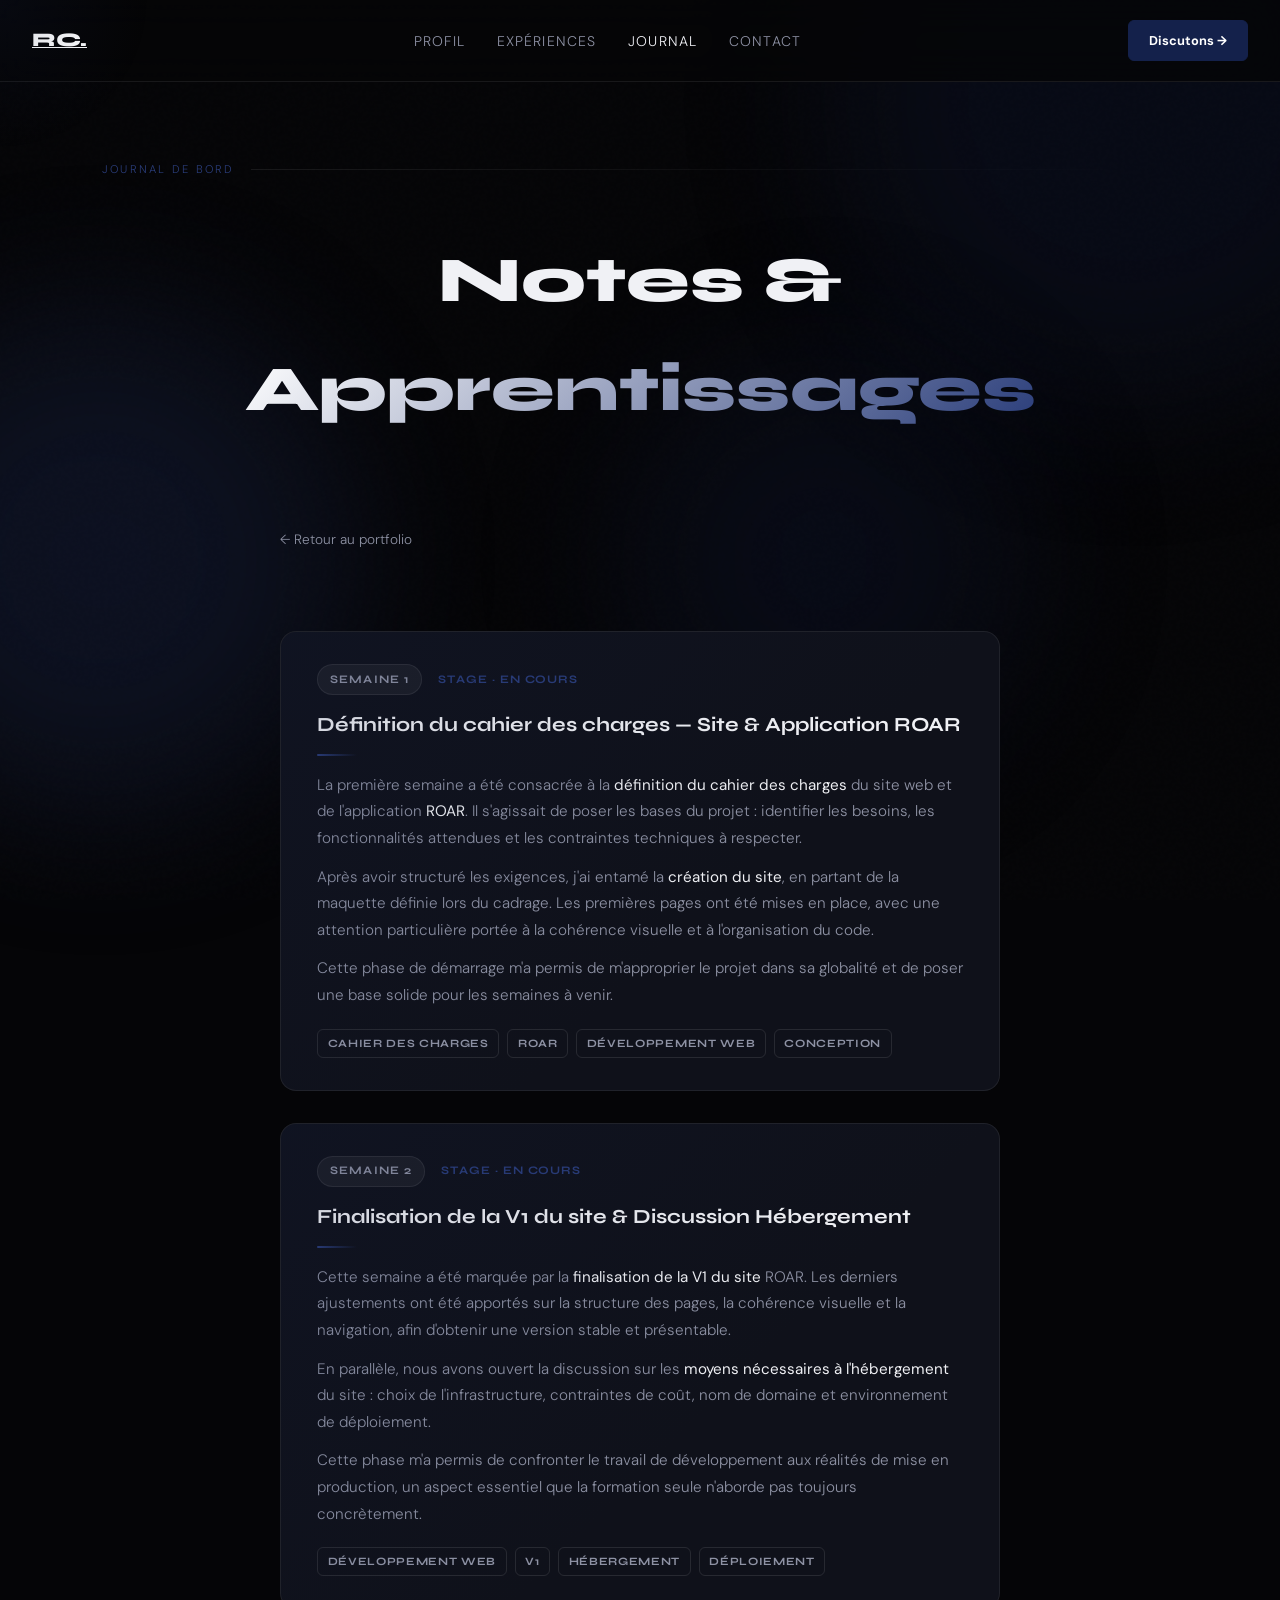
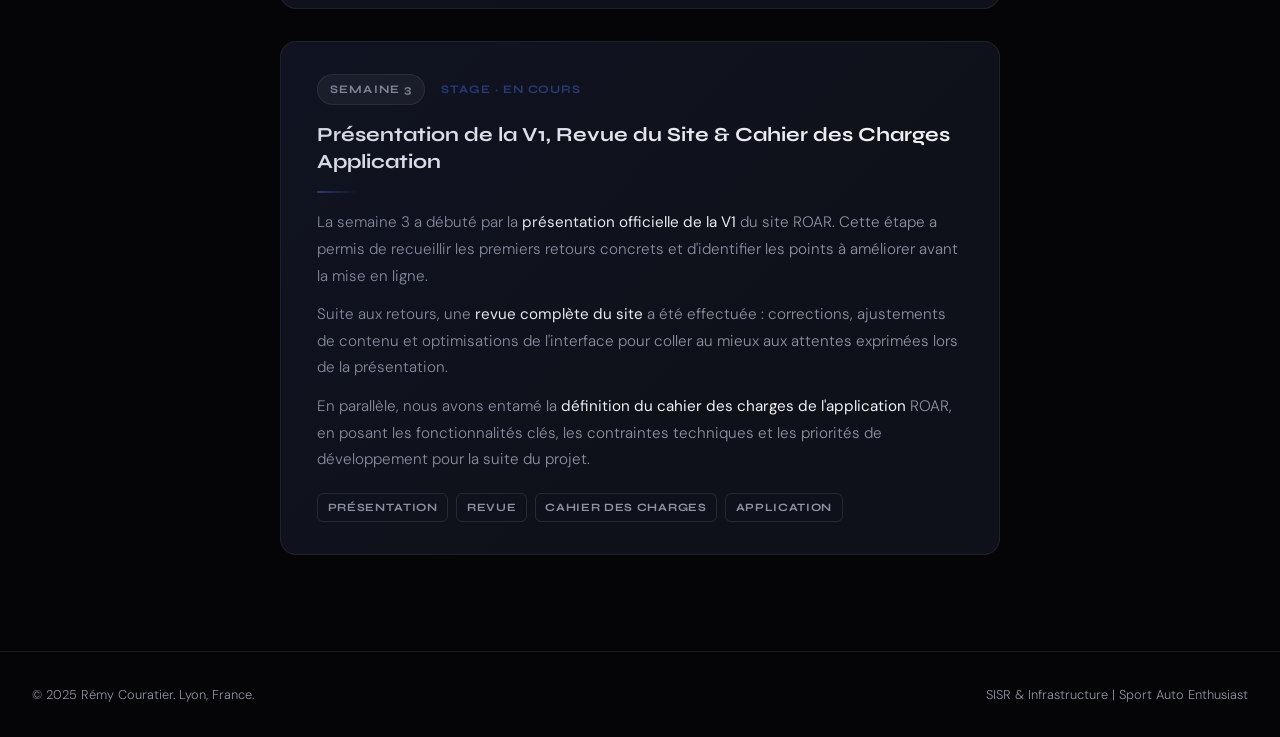
==== journal.html @ 4ffa8c3c "Add initial journal.html for project documentation" ====
<!DOCTYPE html>
<html lang="fr">
<head>
    <meta charset="UTF-8">
    <meta name="viewport" content="width=device-width, initial-scale=1.0">
    <title>Journal de Bord — Rémy Couratier</title>
    <link href="https://fonts.googleapis.com/css2?family=Syne:wght@400;700;800&family=DM+Sans:ital,wght@0,300;0,400;1,300&display=swap" rel="stylesheet">
    <link rel="stylesheet" href="style.css">
    <style>
        .journal-hero {
            padding: 10rem 0 4rem;
            text-align: center;
        }

        .journal-hero h1 {
            font-size: clamp(2.5rem, 5vw, 4.5rem);
            font-family: 'Syne', sans-serif;
            font-weight: 800;
            margin-bottom: 1rem;
        }

        .journal-hero p {
            color: var(--muted);
            max-width: 520px;
            margin: 0 auto;
            font-size: 1rem;
            line-height: 1.7;
        }

        .journal-feed {
            max-width: 720px;
            margin: 0 auto;
            padding: 3rem 0 6rem;
            display: flex;
            flex-direction: column;
            gap: 2rem;
        }

        .entry-card {
            background: var(--card);
            border: 1px solid rgba(255,255,255,0.07);
            border-radius: 16px;
            padding: 2rem 2.25rem;
            position: relative;
            transition: border-color 0.3s, transform 0.3s;
            overflow: hidden;
        }

        .entry-card::before {
            content: '';
            position: absolute;
            inset: 0;
            background: linear-gradient(135deg, rgba(20,33,75,0.15), transparent 60%);
            pointer-events: none;
        }

        .entry-card:hover {
            border-color: var(--accent-light);
            transform: translateY(-4px);
        }

        .entry-meta {
            display: flex;
            align-items: center;
            gap: 1rem;
            margin-bottom: 1rem;
        }

        .entry-date {
            font-size: 0.72rem;
            font-family: 'Syne', sans-serif;
            font-weight: 700;
            letter-spacing: 0.1em;
            text-transform: uppercase;
            color: var(--muted);
            background: rgba(255,255,255,0.05);
            padding: 0.3rem 0.75rem;
            border-radius: 99px;
            border: 1px solid rgba(255,255,255,0.08);
        }

        .entry-category {
            font-size: 0.72rem;
            font-family: 'Syne', sans-serif;
            font-weight: 700;
            letter-spacing: 0.08em;
            text-transform: uppercase;
            color: var(--accent-light);
        }

        .entry-title {
            font-family: 'Syne', sans-serif;
            font-weight: 700;
            font-size: 1.25rem;
            color: var(--text);
            margin-bottom: 0.75rem;
            line-height: 1.35;
        }

        .entry-body {
            color: var(--muted);
            font-weight: 300;
            line-height: 1.75;
            font-size: 0.95rem;
        }

        .entry-body strong {
            color: var(--text);
            font-weight: 400;
        }

        .entry-tags {
            display: flex;
            flex-wrap: wrap;
            gap: 0.5rem;
            margin-top: 1.25rem;
        }

        .entry-tag {
            font-size: 0.7rem;
            font-family: 'Syne', sans-serif;
            font-weight: 700;
            letter-spacing: 0.06em;
            text-transform: uppercase;
            color: var(--muted);
            border: 1px solid rgba(255,255,255,0.1);
            border-radius: 6px;
            padding: 0.25rem 0.6rem;
        }

        .entry-divider {
            width: 40px;
            height: 2px;
            background: linear-gradient(90deg, var(--accent-light), transparent);
            border-radius: 2px;
            margin: 1rem 0;
        }

        .back-link {
            display: inline-flex;
            align-items: center;
            gap: 0.5rem;
            color: var(--muted);
            font-size: 0.85rem;
            text-decoration: none;
            margin-bottom: 2rem;
            transition: color 0.2s;
        }

        .back-link:hover {
            color: var(--text);
        }
    </style>
</head>
<body>

<div id="cursor-glow"></div>
<div class="orb orb-1"></div>
<div class="orb orb-2"></div>
<div class="orb orb-3"></div>

<nav>
    <a href="index.html" class="nav-logo">RC.</a>
    <ul class="nav-links">
        <li><a href="index.html#about">Profil</a></li>
        <li><a href="index.html#projects">Expériences</a></li>
        <li><a href="journal.html" style="color:var(--text);">Journal</a></li>
        <li><a href="index.html#contact">Contact</a></li>
    </ul>
    <a href="index.html#contact" class="btn btn-primary" style="padding:0.55rem 1.25rem;font-size:0.8rem;">Discutons →</a>
</nav>

<div class="container">

    <section class="journal-hero">
        <div class="section-label">Journal de Bord</div>
        <h1>
            Notes & <span class="highlight">Apprentissages</span>
        </h1>
    </section>

    <div style="max-width:720px;margin:0 auto;">
        <a href="index.html" class="back-link">← Retour au portfolio</a>
    </div>

    <div class="journal-feed">

        <div class="entry-card reveal">
            <div class="entry-meta">
                <span class="entry-date">Semaine 1</span>
                <span class="entry-category">Stage · En cours</span>
            </div>
            <div class="entry-title">Définition du cahier des charges — Site & Application ROAR</div>
            <div class="entry-divider"></div>
            <div class="entry-body">
                <p>La première semaine a été consacrée à la <strong>définition du cahier des charges</strong> du site web et de l'application <strong>ROAR</strong>. Il s'agissait de poser les bases du projet : identifier les besoins, les fonctionnalités attendues et les contraintes techniques à respecter.</p>
                <p style="margin-top:0.75rem;">Après avoir structuré les exigences, j'ai entamé la <strong>création du site</strong>, en partant de la maquette définie lors du cadrage. Les premières pages ont été mises en place, avec une attention particulière portée à la cohérence visuelle et à l'organisation du code.</p>
                <p style="margin-top:0.75rem;">Cette phase de démarrage m'a permis de m'approprier le projet dans sa globalité et de poser une base solide pour les semaines à venir.</p>
            </div>
            <div class="entry-tags">
                <span class="entry-tag">Cahier des charges</span>
                <span class="entry-tag">ROAR</span>
                <span class="entry-tag">Développement Web</span>
                <span class="entry-tag">Conception</span>
            </div>
        </div>

        <div class="entry-card reveal d1">
            <div class="entry-meta">
                <span class="entry-date">Semaine 2</span>
                <span class="entry-category">Stage · En cours</span>
            </div>
            <div class="entry-title">Finalisation de la V1 du site & Discussion Hébergement</div>
            <div class="entry-divider"></div>
            <div class="entry-body">
                <p>Cette semaine a été marquée par la <strong>finalisation de la V1 du site</strong> ROAR. Les derniers ajustements ont été apportés sur la structure des pages, la cohérence visuelle et la navigation, afin d'obtenir une version stable et présentable.</p>
                <p style="margin-top:0.75rem;">En parallèle, nous avons ouvert la discussion sur les <strong>moyens nécessaires à l'hébergement</strong> du site : choix de l'infrastructure, contraintes de coût, nom de domaine et environnement de déploiement.</p>
                <p style="margin-top:0.75rem;">Cette phase m'a permis de confronter le travail de développement aux réalités de mise en production, un aspect essentiel que la formation seule n'aborde pas toujours concrètement.</p>
            </div>
            <div class="entry-tags">
                <span class="entry-tag">Développement Web</span>
                <span class="entry-tag">V1</span>
                <span class="entry-tag">Hébergement</span>
                <span class="entry-tag">Déploiement</span>
            </div>
        </div>

        <div class="entry-card reveal d2">
            <div class="entry-meta">
                <span class="entry-date">Semaine 3</span>
                <span class="entry-category">Stage · En cours</span>
            </div>
            <div class="entry-title">Présentation de la V1, Revue du Site & Cahier des Charges Application</div>
            <div class="entry-divider"></div>
            <div class="entry-body">
                <p>La semaine 3 a débuté par la <strong>présentation officielle de la V1</strong> du site ROAR. Cette étape a permis de recueillir les premiers retours concrets et d'identifier les points à améliorer avant la mise en ligne.</p>
                <p style="margin-top:0.75rem;">Suite aux retours, une <strong>revue complète du site</strong> a été effectuée : corrections, ajustements de contenu et optimisations de l'interface pour coller au mieux aux attentes exprimées lors de la présentation.</p>
                <p style="margin-top:0.75rem;">En parallèle, nous avons entamé la <strong>définition du cahier des charges de l'application</strong> ROAR, en posant les fonctionnalités clés, les contraintes techniques et les priorités de développement pour la suite du projet.</p>
            </div>
            <div class="entry-tags">
                <span class="entry-tag">Présentation</span>
                <span class="entry-tag">Revue</span>
                <span class="entry-tag">Cahier des charges</span>
                <span class="entry-tag">Application</span>
            </div>
        </div>

    </div>

</div>

<footer>
    <span>© 2025 Rémy Couratier. Lyon, France.</span>
    <span>SISR & Infrastructure | Sport Auto Enthusiast</span>
</footer>

<script>
    const glow = document.getElementById('cursor-glow');
    document.addEventListener('mousemove', e => {
        glow.style.left = e.clientX + 'px';
        glow.style.top  = e.clientY + 'px';
    });

    const io = new IntersectionObserver((entries) => {
        entries.forEach(entry => {
            if (entry.isIntersecting) {
                entry.target.classList.add('visible');
            }
        });
    }, { threshold: 0.12 });

    document.querySelectorAll('.reveal').forEach(el => io.observe(el));
</script>
</body>
</html>
---- style.css ----
*, *::before, *::after { box-sizing: border-box; margin: 0; padding: 0; }

:root {
  --bg: #050507; /* Fond plus profond du 1er style */
  --surface: #0a0b10;
  --card: #0f111a;
  --border: rgba(255,255,255,0.08);
  --text: #f0f1f5;
  --muted: #8e92a4;
  
  /* Palette Bleue issue du 1er style proposé */
  --accent: #14214b; 
  --accent-light: #2a3d7a;
  --glow-blue: rgba(20, 33, 75, 0.4);
  
  --font-display: 'Syne', sans-serif;
  --font-body: 'DM Sans', sans-serif;
}

html { scroll-behavior: smooth; }

body {
  background: var(--bg);
  color: var(--text);
  font-family: var(--font-body);
  font-weight: 300;
  line-height: 1.7;
  overflow-x: hidden;
}

body::before {
  content: '';
  position: fixed; inset: 0; z-index: 0;
  background-image: url("data:image/svg+xml,%3Csvg viewBox='0 0 256 256' xmlns='http://www.w3.org/2000/svg'%3E%3Cfilter id='n'%3E%3CfeTurbulence type='fractalNoise' baseFrequency='0.9' numOctaves='4' stitchTiles='stitch'/%3E%3C/filter%3E%3Crect width='100%25' height='100%25' filter='url(%23n)' opacity='0.03'/%3E%3C/svg%3E");
  opacity: 0.4;
  pointer-events: none;
}

.orb {
  position: fixed; border-radius: 50%;
  filter: blur(80px); opacity: 0.22;
  pointer-events: none; z-index: 0;
  animation: drift 20s ease-in-out infinite alternate;
}
/* Orbes avec les nouveaux bleus */
.orb-1 { width: 600px; height: 600px; background: var(--accent); top: -200px; right: -150px; }
.orb-2 { width: 500px; height: 500px; background: var(--accent-light); bottom: 10%; left: -150px; animation-delay: -8s; }
.orb-3 { width: 400px; height: 400px; background: var(--accent); top: 40%; right: 20%; animation-delay: -15s; }

@keyframes drift {
  from { transform: translate(0, 0) scale(1); }
  to   { transform: translate(40px, 30px) scale(1.08); }
}

.container { max-width: 1140px; margin: 0 auto; padding: 0 2rem; position: relative; z-index: 1; }

nav {
  position: fixed; top: 0; left: 0; right: 0; z-index: 100;
  padding: 1.25rem 2rem;
  display: flex; align-items: center; justify-content: space-between;
  background: rgba(5, 5, 7, 0.8);
  backdrop-filter: blur(20px);
  border-bottom: 1px solid var(--border);
}

.nav-logo { font-family: var(--font-display); font-weight: 800; font-size: 1.2rem; color: #fff; }
.nav-links { display: flex; gap: 2rem; list-style: none; }
.nav-links a {
  color: var(--muted); text-decoration: none; font-size: 0.875rem;
  letter-spacing: 0.08em; text-transform: uppercase;
  transition: color 0.3s;
}
.nav-links a:hover { color: var(--text); }

/* HERO */
.hero { min-height: 100vh; display: flex; align-items: center; padding-top: 5rem; }
.hero-tag {
  display: inline-flex; align-items: center; gap: 0.5rem;
  background: rgba(20, 33, 75, 0.2); border: 1px solid rgba(20, 33, 75, 0.4);
  color: var(--text); font-size: 0.75rem; padding: 0.4rem 1rem; border-radius: 100px; margin-bottom: 2rem;
}
.hero h1 { font-family: var(--font-display); font-weight: 800; font-size: clamp(3rem, 7vw, 6rem); line-height: 1.0; }

/* Dégradé de texte du 1er style */
.highlight { 
    background: linear-gradient(135deg, #fff, var(--accent-light)); 
    -webkit-background-clip: text; 
    -webkit-text-fill-color: transparent; 
}

.hero-sub { margin-top: 1.5rem; color: var(--muted); font-size: 1.125rem; max-width: 520px; }
.hero-cta { margin-top: 3rem; display: flex; gap: 1rem; }

/* BOUTONS */
.btn { padding: 0.85rem 2rem; border-radius: 6px; text-decoration: none; transition: 0.3s; font-size: 0.875rem; }
.btn-primary { 
    background: var(--accent); 
    color: #ffffff; 
    font-weight: 700; 
    border: 1px solid var(--accent);
}
.btn-primary:hover {
    box-shadow: 0 0 20px var(--glow-blue);
}
.btn-outline { border: 1px solid var(--border); color: var(--text); }
.btn:hover { transform: translateY(-2px); }

/* SECTIONS */
section { padding: 7rem 0; }
.section-label { color: var(--accent-light); text-transform: uppercase; font-size: 0.7rem; letter-spacing: 0.2em; margin-bottom: 3rem; display: flex; align-items: center; gap: 1rem; }
.section-label::after { content: ''; flex: 1; height: 1px; background: linear-gradient(to right, var(--border), transparent); }
h2 { font-family: var(--font-display); font-size: clamp(2rem, 4vw, 3.5rem); margin-bottom: 1.5rem; }

/* ABOUT */
.about-grid { display: grid; grid-template-columns: 1fr 1fr; gap: 4rem; align-items: center; }
.about-img img { width: 100%; height: auto; display: block; }
.about-img-wrap img { width: 100%; height: 100%; object-fit: cover; display: block; }
.about-img { width: 100%; aspect-ratio: 4/5; background: var(--card); border-radius: 12px; display: flex; align-items: center; justify-content: center; font-size: 5rem; position: relative; }
.about-img-glow { position: absolute; inset: -1px; background: linear-gradient(135deg, var(--accent), var(--accent-light)); border-radius: 13px; z-index: -1; opacity: 0.5; }
.skills-list { margin-top: 2rem; display: flex; flex-wrap: wrap; gap: 0.5rem; }
.skill-tag { padding: 0.35rem 0.9rem; background: var(--surface); border: 1px solid var(--border); border-radius: 100px; font-size: 0.8rem; color: var(--muted); }

/* PROJECTS/EXPERIENCES */
.projects-grid { display: grid; grid-template-columns: repeat(auto-fit, minmax(320px, 1fr)); gap: 1.5rem; }
.project-card { background: var(--card); border: 1px solid var(--border); border-radius: 16px; padding: 1.5rem; transition: 0.4s; position: relative; }
.project-card:hover { transform: translateY(-10px); border-color: var(--accent-light); }
.project-thumb { height: 150px; background: var(--surface); border-radius: 8px; margin-bottom: 1.5rem; display: flex; align-items: center; justify-content: center; font-size: 3rem; }
.project-type { font-size: 0.7rem; color: var(--muted); text-transform: uppercase; }
.project-title { font-family: var(--font-display); font-size: 1.25rem; margin: 0.5rem 0; }
.project-desc { font-size: 0.875rem; color: var(--muted); margin-bottom: 1rem; }
.project-tag { font-size: 0.7rem; padding: 0.2rem 0.5rem; background: rgba(255,255,255,0.05); border-radius: 4px; margin-right: 0.3rem; }

/* STATS */
.stats-row { display: grid; grid-template-columns: repeat(3, 1fr); gap: 2rem; margin-top: 5rem; }
.stat { border-left: 1px solid var(--border); padding-left: 2rem; }
.stat-number { font-family: var(--font-display); font-weight: 800; font-size: 2.5rem; color: #fff; }

/* CONTACT */
.contact-wrap {
    background: var(--card);
    border: 1px solid var(--border);
    border-radius: 24px;
    padding: 4rem 2rem; 
    display: flex;
    flex-direction: column;
    align-items: center; 
    justify-content: center;
    text-align: center;
}

.contact-email { font-family: var(--font-display); font-size: clamp(1rem, 4vw, 2.2rem); color: #fff; border-bottom: 2px solid var(--accent); text-decoration: none; font-weight: 800; display: inline-block; width: 100%; text-align: center; margin: 2rem 0; word-break: break-all; }
.contact-email:hover { color: var(--accent-light); }

/* FOOTER */
footer { padding: 2rem; border-top: 1px solid var(--border); display: flex; justify-content: space-between; font-size: 0.8rem; color: var(--muted); }

/* Halo de curseur réglé sur le nouveau bleu */
#cursor-glow { position: fixed; pointer-events: none; z-index: 9999; width: 300px; height: 300px; background: radial-gradient(circle, rgba(20, 33, 75, 0.15), transparent 70%); transform: translate(-50%,-50%); }

.reveal { opacity: 0; transform: translateY(30px); transition: 0.7s; }
.reveal.visible { opacity: 1; transform: translateY(0); }

@media (max-width: 768px) {
  .about-grid, .stats-row { grid-template-columns: 1fr; }
  .nav-links { display: none; }
}
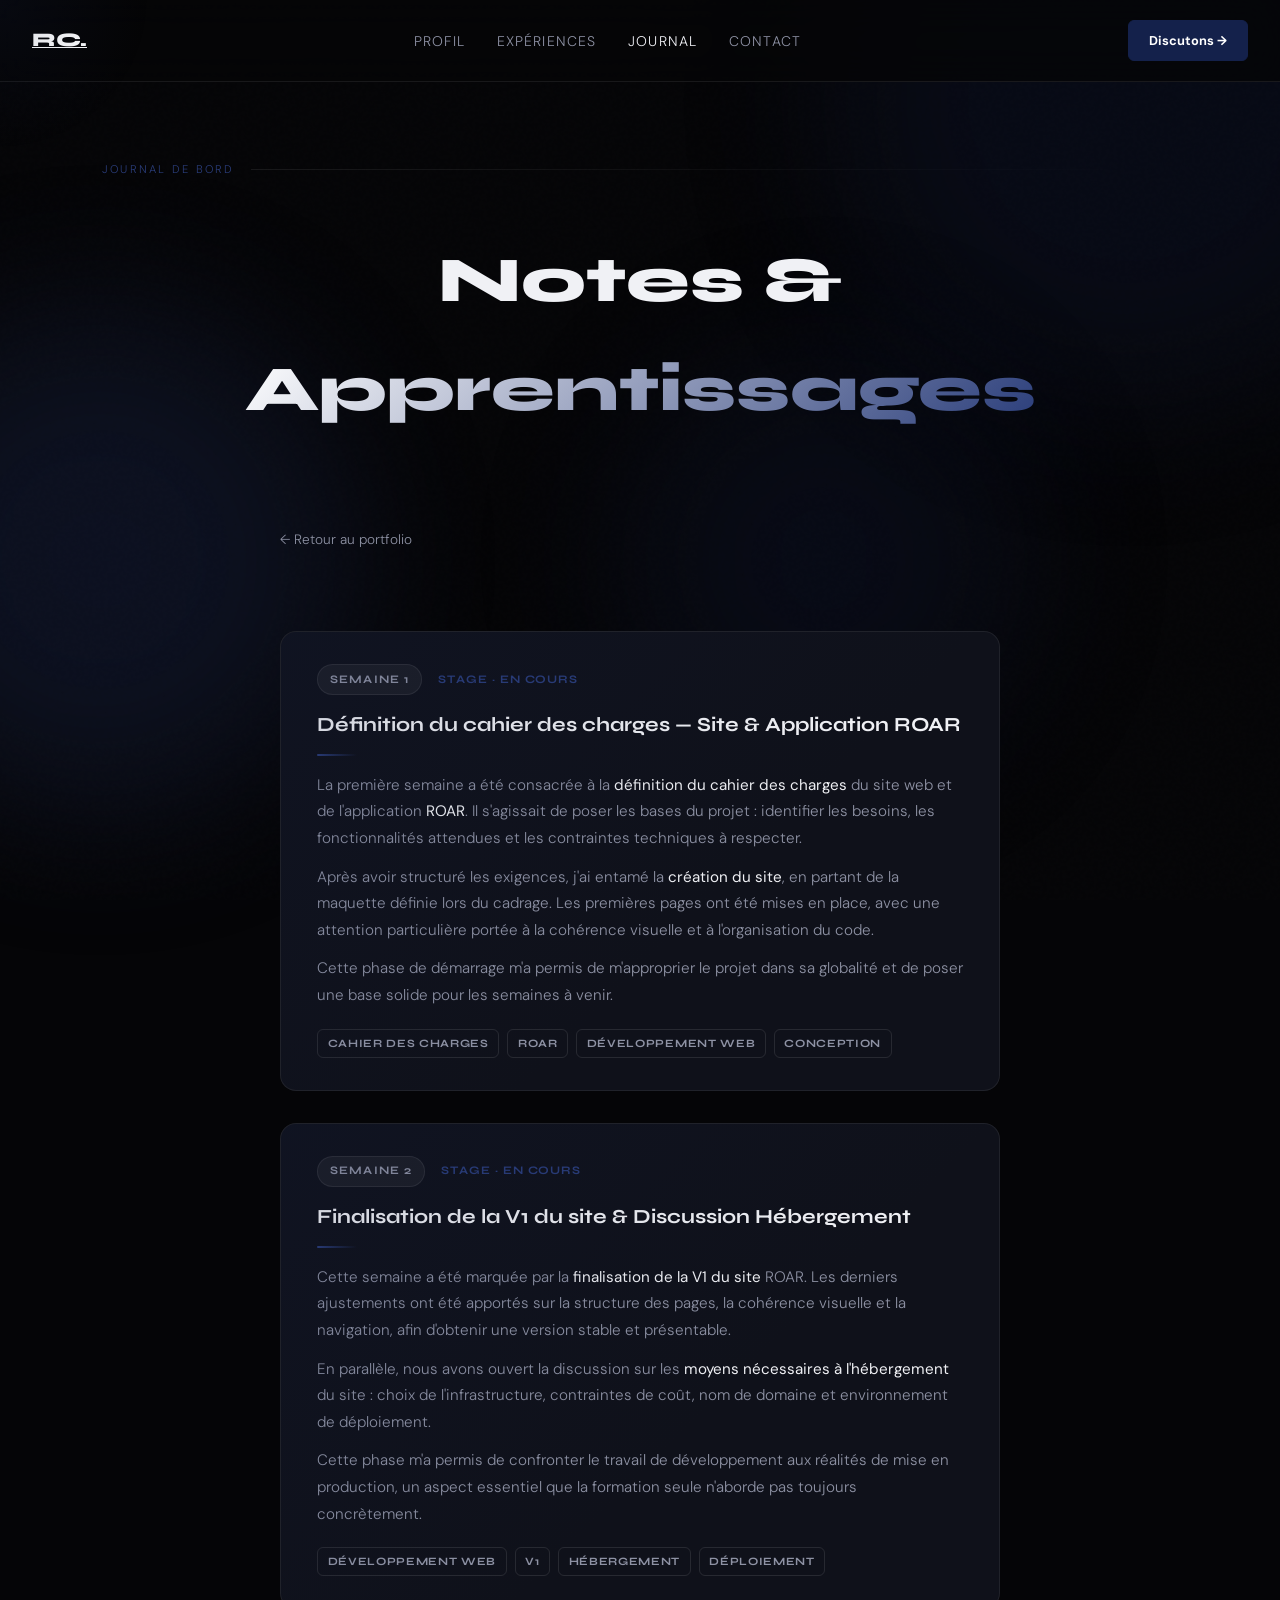
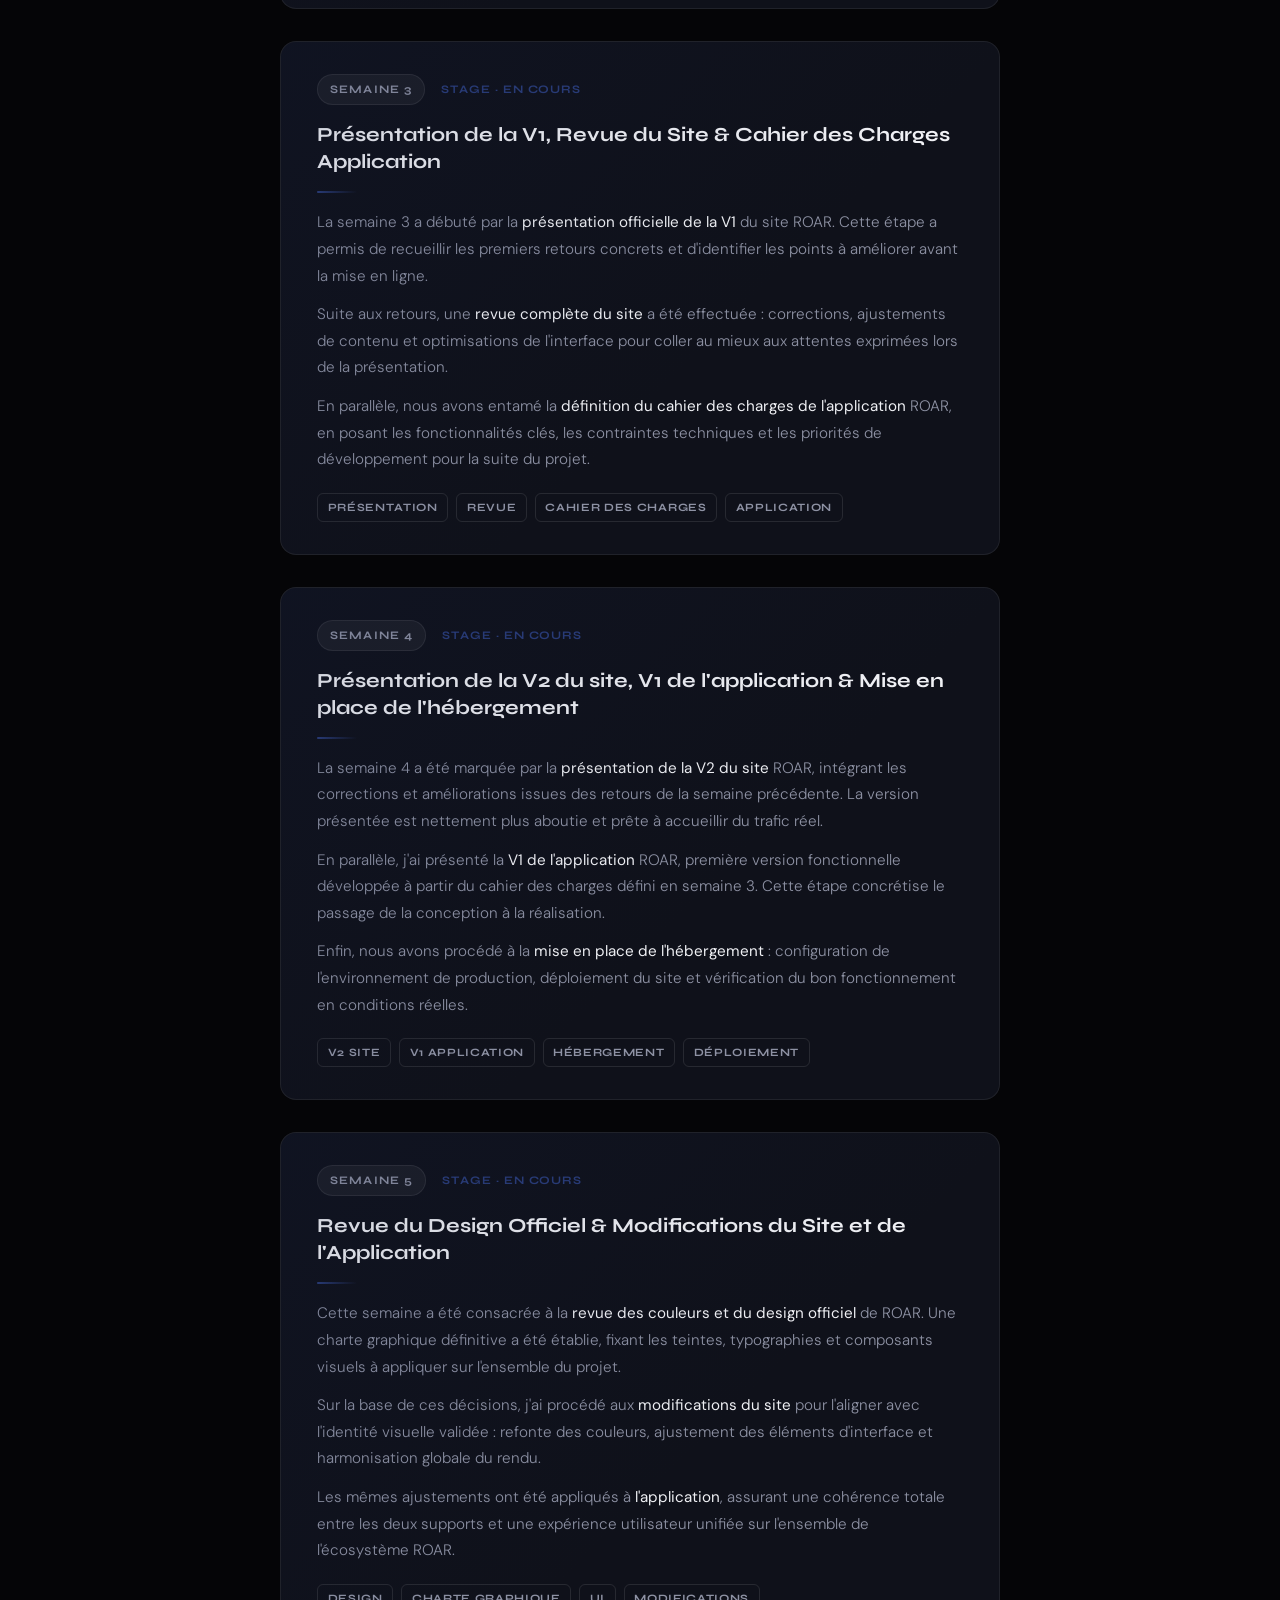
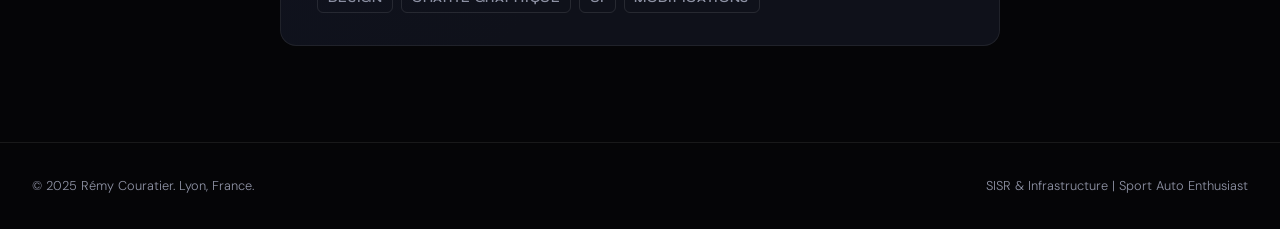
==== commit a77352c3: "Add files via upload" ====
--- a/journal.html
+++ b/journal.html
@@ -245,6 +245,46 @@
             </div>
         </div>
 
+        <div class="entry-card reveal d3">
+            <div class="entry-meta">
+                <span class="entry-date">Semaine 4</span>
+                <span class="entry-category">Stage · En cours</span>
+            </div>
+            <div class="entry-title">Présentation de la V2 du site, V1 de l'application & Mise en place de l'hébergement</div>
+            <div class="entry-divider"></div>
+            <div class="entry-body">
+                <p>La semaine 4 a été marquée par la <strong>présentation de la V2 du site</strong> ROAR, intégrant les corrections et améliorations issues des retours de la semaine précédente. La version présentée est nettement plus aboutie et prête à accueillir du trafic réel.</p>
+                <p style="margin-top:0.75rem;">En parallèle, j'ai présenté la <strong>V1 de l'application</strong> ROAR, première version fonctionnelle développée à partir du cahier des charges défini en semaine 3. Cette étape concrétise le passage de la conception à la réalisation.</p>
+                <p style="margin-top:0.75rem;">Enfin, nous avons procédé à la <strong>mise en place de l'hébergement</strong> : configuration de l'environnement de production, déploiement du site et vérification du bon fonctionnement en conditions réelles.</p>
+            </div>
+            <div class="entry-tags">
+                <span class="entry-tag">V2 Site</span>
+                <span class="entry-tag">V1 Application</span>
+                <span class="entry-tag">Hébergement</span>
+                <span class="entry-tag">Déploiement</span>
+            </div>
+        </div>
+
+        <div class="entry-card reveal">
+            <div class="entry-meta">
+                <span class="entry-date">Semaine 5</span>
+                <span class="entry-category">Stage · En cours</span>
+            </div>
+            <div class="entry-title">Revue du Design Officiel & Modifications du Site et de l'Application</div>
+            <div class="entry-divider"></div>
+            <div class="entry-body">
+                <p>Cette semaine a été consacrée à la <strong>revue des couleurs et du design officiel</strong> de ROAR. Une charte graphique définitive a été établie, fixant les teintes, typographies et composants visuels à appliquer sur l'ensemble du projet.</p>
+                <p style="margin-top:0.75rem;">Sur la base de ces décisions, j'ai procédé aux <strong>modifications du site</strong> pour l'aligner avec l'identité visuelle validée : refonte des couleurs, ajustement des éléments d'interface et harmonisation globale du rendu.</p>
+                <p style="margin-top:0.75rem;">Les mêmes ajustements ont été appliqués à <strong>l'application</strong>, assurant une cohérence totale entre les deux supports et une expérience utilisateur unifiée sur l'ensemble de l'écosystème ROAR.</p>
+            </div>
+            <div class="entry-tags">
+                <span class="entry-tag">Design</span>
+                <span class="entry-tag">Charte Graphique</span>
+                <span class="entry-tag">UI</span>
+                <span class="entry-tag">Modifications</span>
+            </div>
+        </div>
+
     </div>
 
 </div>
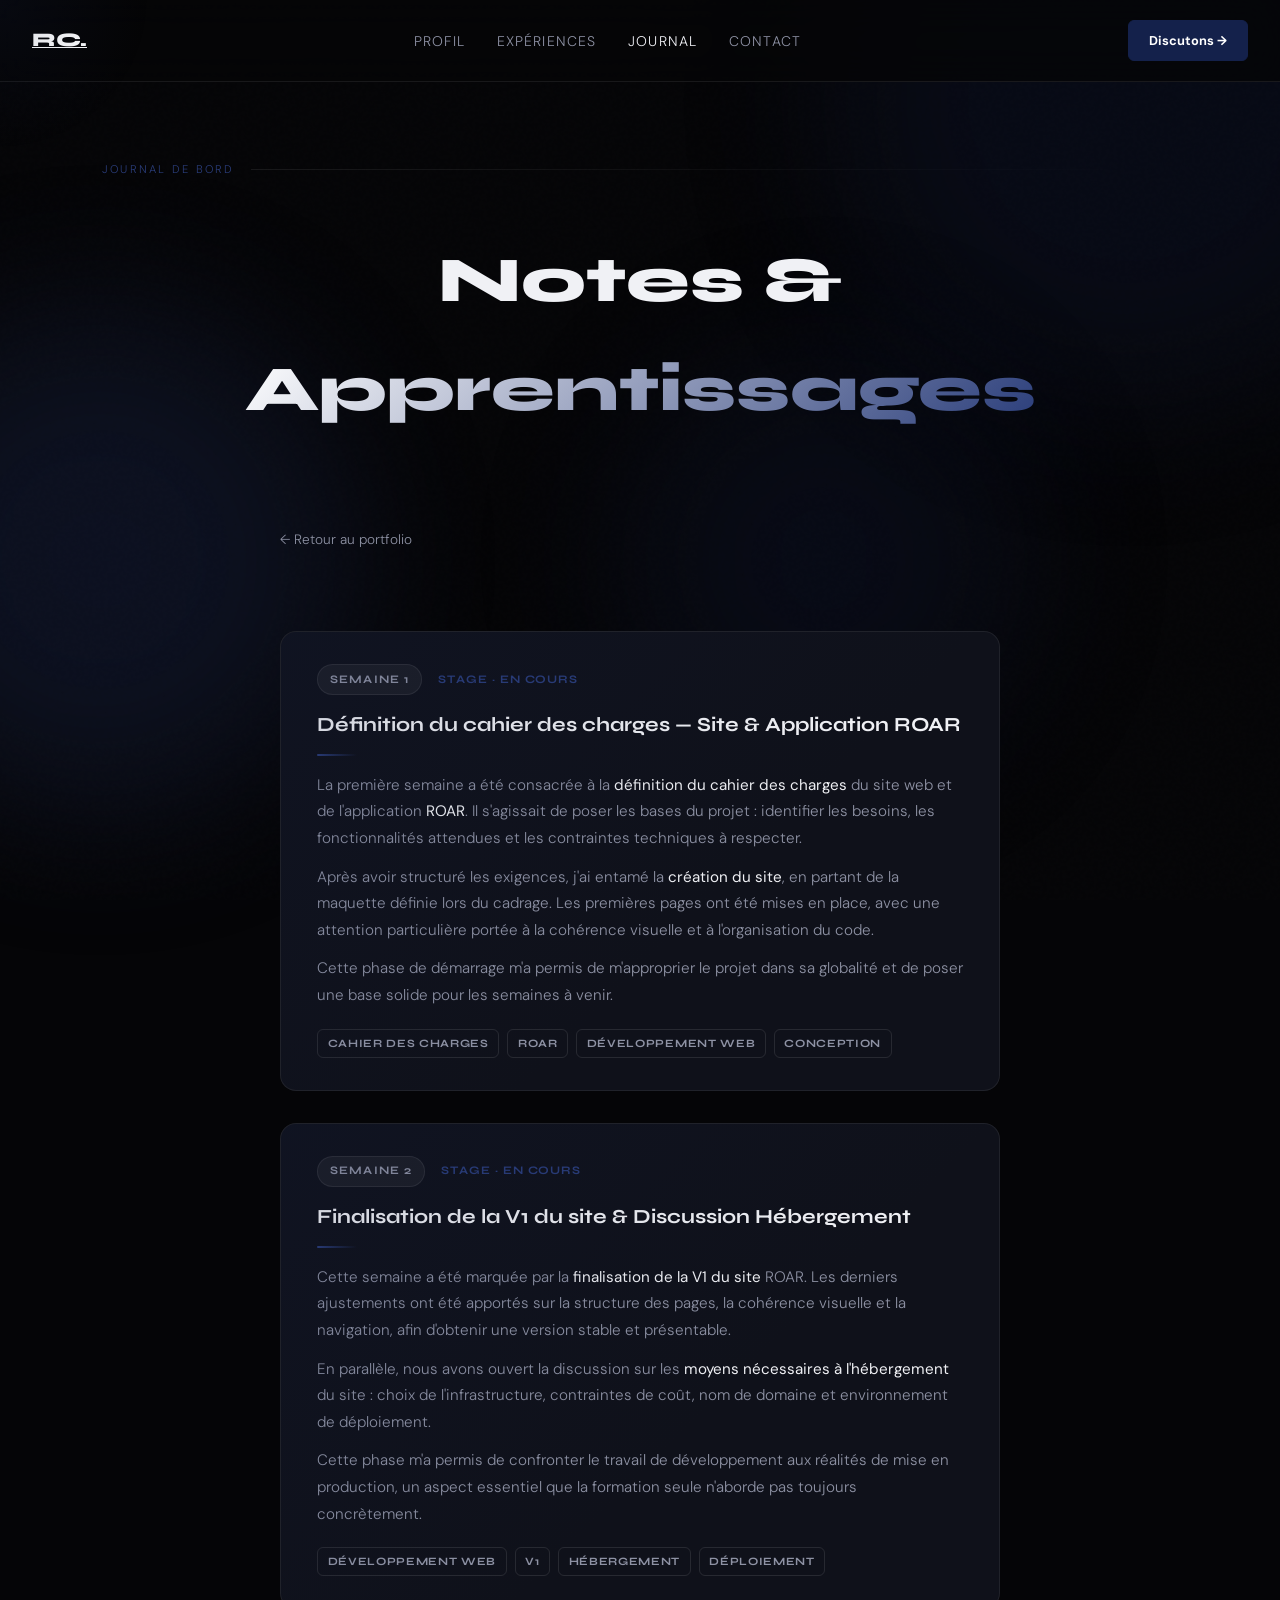
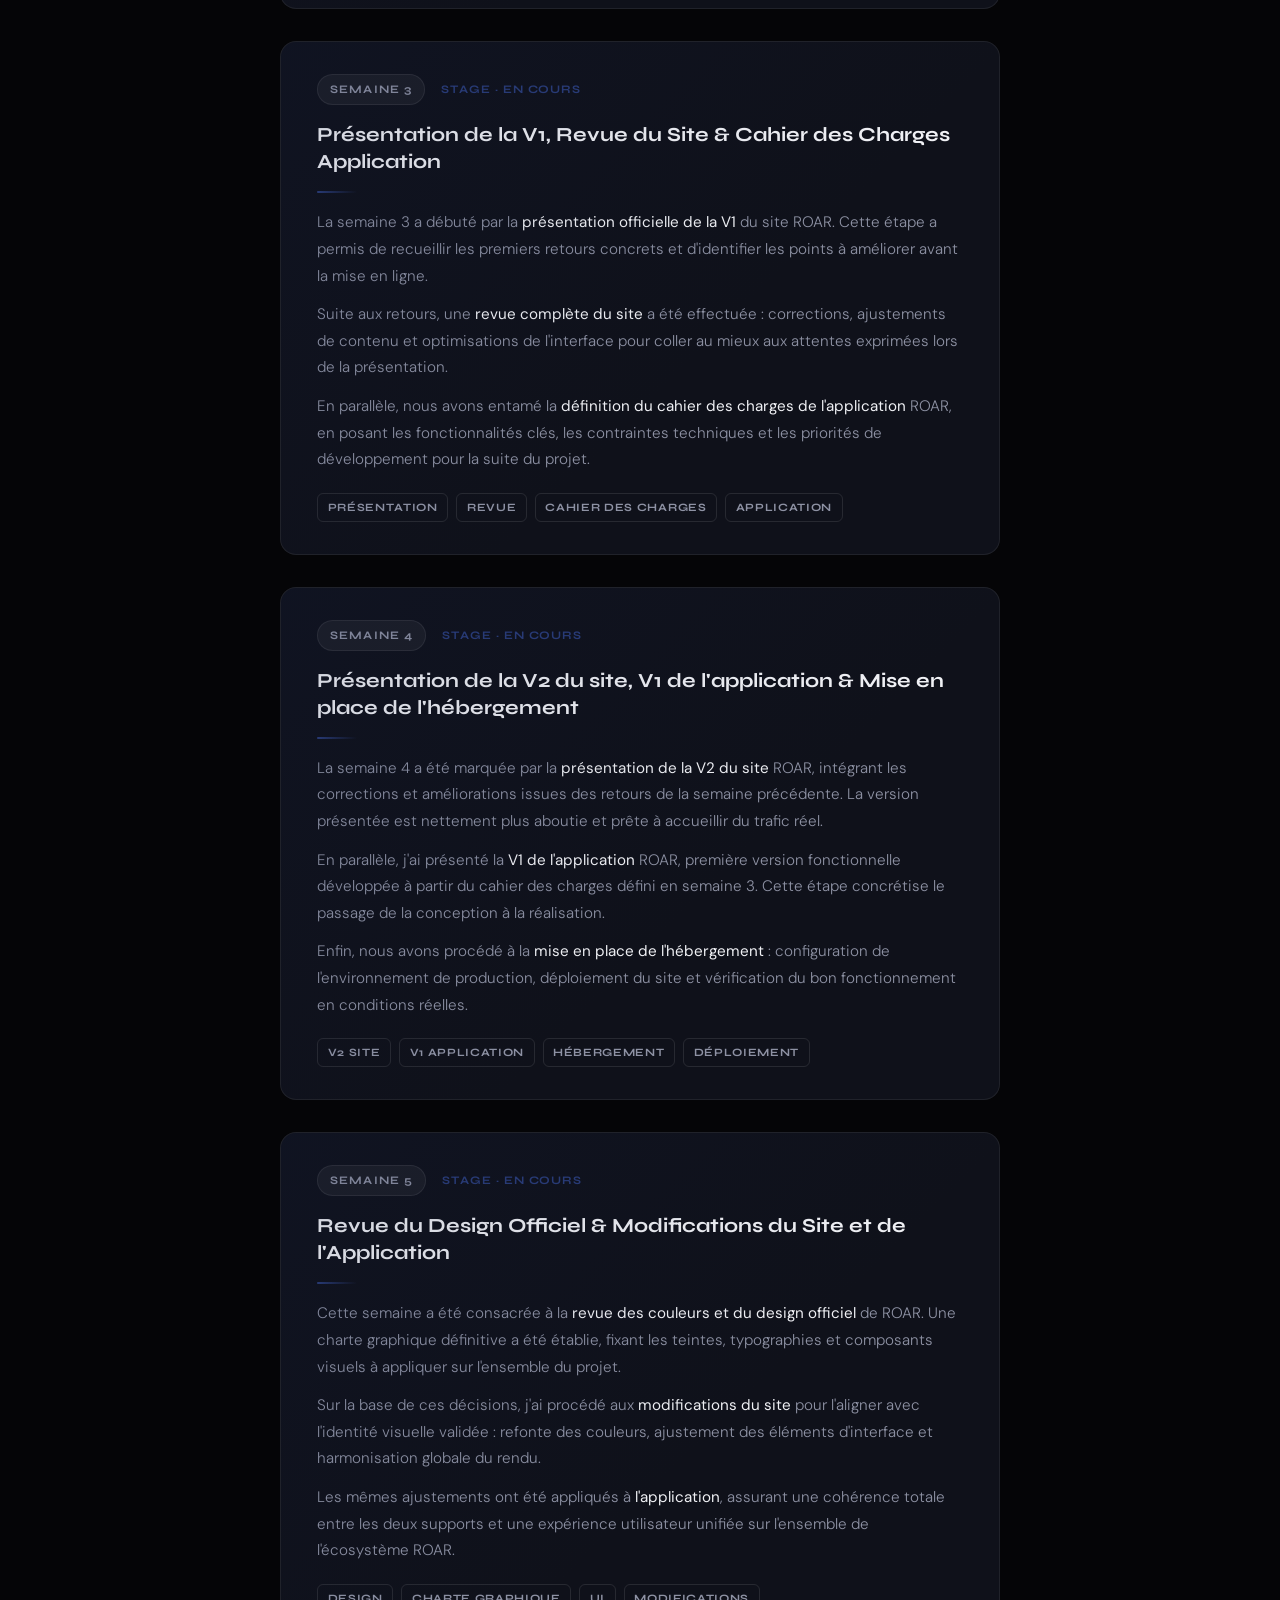
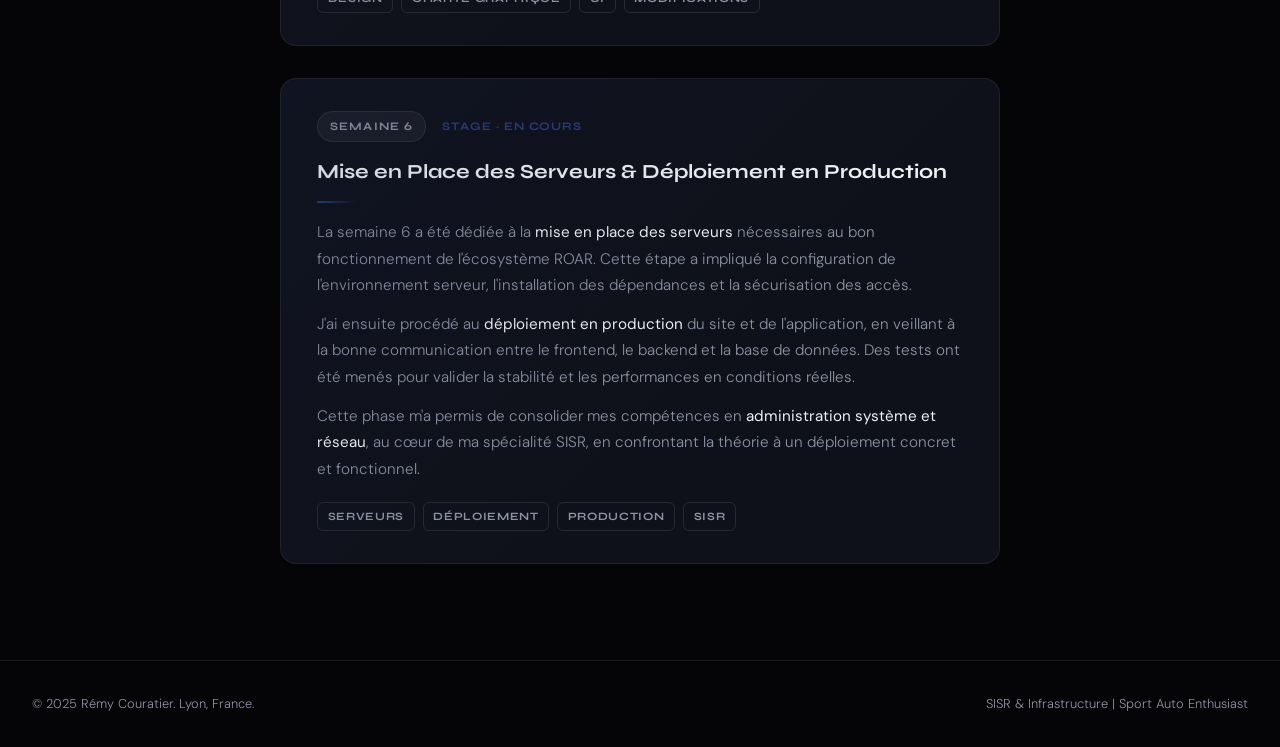
==== commit 815b1121: "Add week 6 journal entry on server deployment Added a new entry card for week 6 detailing server set" ====
--- a/journal.html
+++ b/journal.html
@@ -284,7 +284,25 @@
                 <span class="entry-tag">Modifications</span>
             </div>
         </div>
-
+        <div class="entry-card reveal d1">
+            <div class="entry-meta">
+                <span class="entry-date">Semaine 6</span>
+                <span class="entry-category">Stage · En cours</span>
+            </div>
+            <div class="entry-title">Mise en Place des Serveurs & Déploiement en Production</div>
+            <div class="entry-divider"></div>
+            <div class="entry-body">
+                <p>La semaine 6 a été dédiée à la <strong>mise en place des serveurs</strong> nécessaires au bon fonctionnement de l'écosystème ROAR. Cette étape a impliqué la configuration de l'environnement serveur, l'installation des dépendances et la sécurisation des accès.</p>
+                <p style="margin-top:0.75rem;">J'ai ensuite procédé au <strong>déploiement en production</strong> du site et de l'application, en veillant à la bonne communication entre le frontend, le backend et la base de données. Des tests ont été menés pour valider la stabilité et les performances en conditions réelles.</p>
+                <p style="margin-top:0.75rem;">Cette phase m'a permis de consolider mes compétences en <strong>administration système et réseau</strong>, au cœur de ma spécialité SISR, en confrontant la théorie à un déploiement concret et fonctionnel.</p>
+            </div>
+            <div class="entry-tags">
+                <span class="entry-tag">Serveurs</span>
+                <span class="entry-tag">Déploiement</span>
+                <span class="entry-tag">Production</span>
+                <span class="entry-tag">SISR</span>
+            </div>
+        </div>
     </div>
 
 </div>
